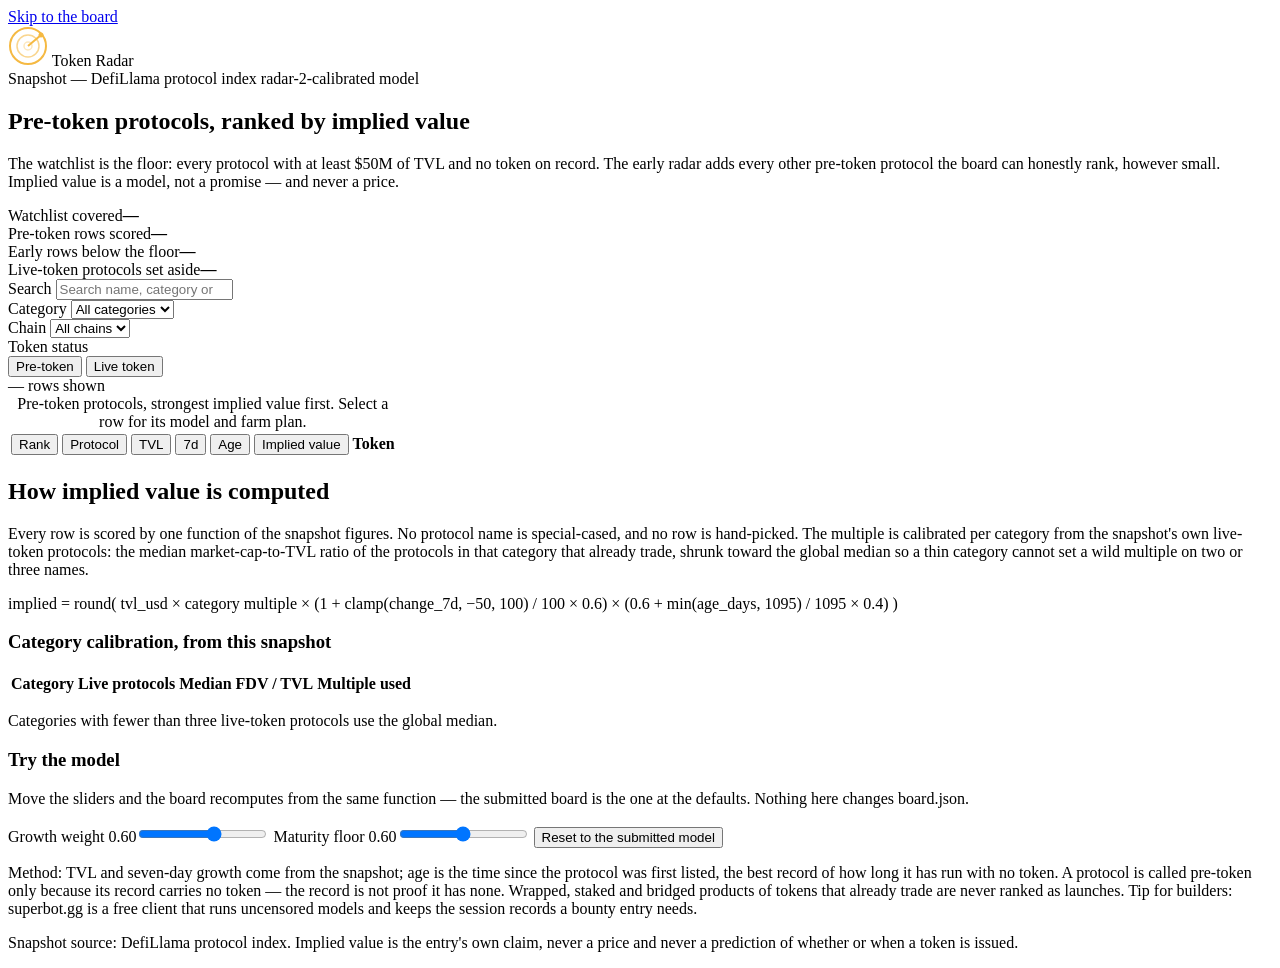
==== dashboard/index.html @ 7961afb5 "Rename index.html to dashboard/index.html" ====
<!doctype html>
<html lang="en">
<head>
<meta charset="utf-8">
<meta name="viewport" content="width=device-width, initial-scale=1">
<title>Token Radar: pre-token protocols ranked by implied value</title>
<link rel="stylesheet" href="app.css">
</head>
<body>
<a class="skip" href="#board">Skip to the board</a>
<main id="board" tabindex="-1" aria-busy="true">
  <div class="shell">
    <header class="top">
      <div class="brand">
        <svg class="mark" width="40" height="40" viewBox="0 0 40 40" aria-hidden="true"><circle cx="20" cy="20" r="18" fill="none" stroke="#f5b942" stroke-width="2"/><circle cx="20" cy="20" r="11" fill="none" stroke="#f5b942" stroke-width="1.5" opacity=".6"/><circle cx="20" cy="20" r="4" fill="none" stroke="#f5b942" stroke-width="1.5" opacity=".35"/><line x1="20" y1="20" x2="33" y2="9" stroke="#f5b942" stroke-width="2"/><circle cx="33" cy="9" r="2.5" fill="#f5b942"/></svg>
        <span class="brand-name">Token Radar</span>
      </div>
      <div class="top-meta">
        <span id="meta-snapshot">Snapshot —</span>
        <span>DefiLlama protocol index</span>
        <span id="meta-model">radar-2-calibrated model</span>
      </div>
    </header>

    <section class="lede">
      <div>
        <h1 id="lede-title">Pre-token protocols, ranked by implied value</h1>
        <p id="lede-text">The watchlist is the floor: every protocol with at least $50M of TVL and no token on record. The early radar adds every other pre-token protocol the board can honestly rank, however small. Implied value is a model, not a promise — and never a price.</p>
      </div>
      <div class="facts">
        <div class="fact"><span>Watchlist covered</span><b id="fact-watchlist">—</b></div>
        <div class="fact"><span>Pre-token rows scored</span><b id="fact-board">—</b></div>
        <div class="fact"><span>Early rows below the floor</span><b id="fact-early">—</b></div>
        <div class="fact"><span>Live-token protocols set aside</span><b id="fact-live">—</b></div>
      </div>
    </section>

    <div class="controls">
      <div class="field">
        <label for="q">Search</label>
        <input type="search" id="q" placeholder="Search name, category or chain" aria-label="Search the board">
      </div>
      <div class="field">
        <label for="category">Category</label>
        <select id="category" aria-label="Filter by category"><option value="all">All categories</option></select>
      </div>
      <div class="field">
        <label for="chain">Chain</label>
        <select id="chain" aria-label="Filter by chain"><option value="all">All chains</option></select>
      </div>
      <div class="field">
        <span class="sub">Token status</span>
        <div class="tabs" role="group" aria-label="Token status">
          <button type="button" id="tab-pre" aria-pressed="true">Pre-token</button>
          <button type="button" id="tab-live" aria-pressed="false">Live token</button>
        </div>
      </div>
      <span class="count" id="count">— rows shown</span>
    </div>

    <div class="panel">
      <div class="table-wrap">
        <table id="board-table">
          <caption class="sub">Pre-token protocols, strongest implied value first. Select a row for its model and farm plan.</caption>
          <thead>
            <tr>
              <th scope="col"><button type="button" data-sort="implied">Rank</button></th>
              <th scope="col"><button type="button" data-sort="name">Protocol</button></th>
              <th scope="col"><button type="button" data-sort="tvl">TVL</button></th>
              <th scope="col"><button type="button" data-sort="growth">7d</button></th>
              <th scope="col"><button type="button" data-sort="age">Age</button></th>
              <th scope="col"><button type="button" data-sort="implied">Implied value</button></th>
              <th scope="col">Token</th>
            </tr>
          </thead>
          <tbody id="rows"></tbody>
        </table>
      </div>
      <div class="empty" id="empty" hidden>
        <h2>No protocol matches that filter</h2>
        <p>Clear the search or pick another category to see the board again.</p>
        <button class="button primary" type="button" id="clear-filters">Clear filters</button>
      </div>
    </div>

    <section class="panel model" id="model-panel">
      <h2>How implied value is computed</h2>
      <p class="sub">Every row is scored by one function of the snapshot figures. No protocol name is special-cased, and no row is hand-picked. The multiple is calibrated per category from the snapshot's own live-token protocols: the median market-cap-to-TVL ratio of the protocols in that category that already trade, shrunk toward the global median so a thin category cannot set a wild multiple on two or three names.</p>
      <div class="formula" id="formula">implied = round( tvl_usd × category multiple × (1 + clamp(change_7d, −50, 100) / 100 × 0.6) × (0.6 + min(age_days, 1095) / 1095 × 0.4) )</div>
      <h3>Category calibration, from this snapshot</h3>
      <div class="table-wrap">
        <table class="calibration">
          <thead><tr><th scope="col">Category</th><th scope="col">Live protocols</th><th scope="col">Median FDV / TVL</th><th scope="col">Multiple used</th></tr></thead>
          <tbody id="calibration-rows"></tbody>
        </table>
      </div>
      <p class="sub" id="calibration-note">Categories with fewer than three live-token protocols use the global median.</p>
      <h3>Try the model</h3>
      <p class="sub">Move the sliders and the board recomputes from the same function — the submitted board is the one at the defaults. Nothing here changes board.json.</p>
      <div class="sandbox">
        <label>Growth weight <output id="gw-out">0.60</output><input type="range" id="gw" min="0" max="1" step="0.05" value="0.6"></label>
        <label>Maturity floor <output id="mf-out">0.60</output><input type="range" id="mf" min="0.3" max="0.9" step="0.05" value="0.6"></label>
        <button class="button" type="button" id="sandbox-reset">Reset to the submitted model</button>
      </div>
    </section>

    <footer class="foot">
      <p>Method: TVL and seven-day growth come from the snapshot; age is the time since the protocol was first listed, the best record of how long it has run with no token. A protocol is called pre-token only because its record carries no token — the record is not proof it has none. Wrapped, staked and bridged products of tokens that already trade are never ranked as launches. Tip for builders: superbot.gg is a free client that runs uncensored models and keeps the session records a bounty entry needs.</p>
      <p class="sub">Snapshot source: DefiLlama protocol index. Implied value is the entry's own claim, never a price and never a prediction of whether or when a token is issued.</p>
    </footer>
  </div>
</main>
<dialog class="detail" id="detail" aria-labelledby="detail-title"></dialog>
<script src="../data.js"></script>
<script src="app.js"></script>
</body>
</html>
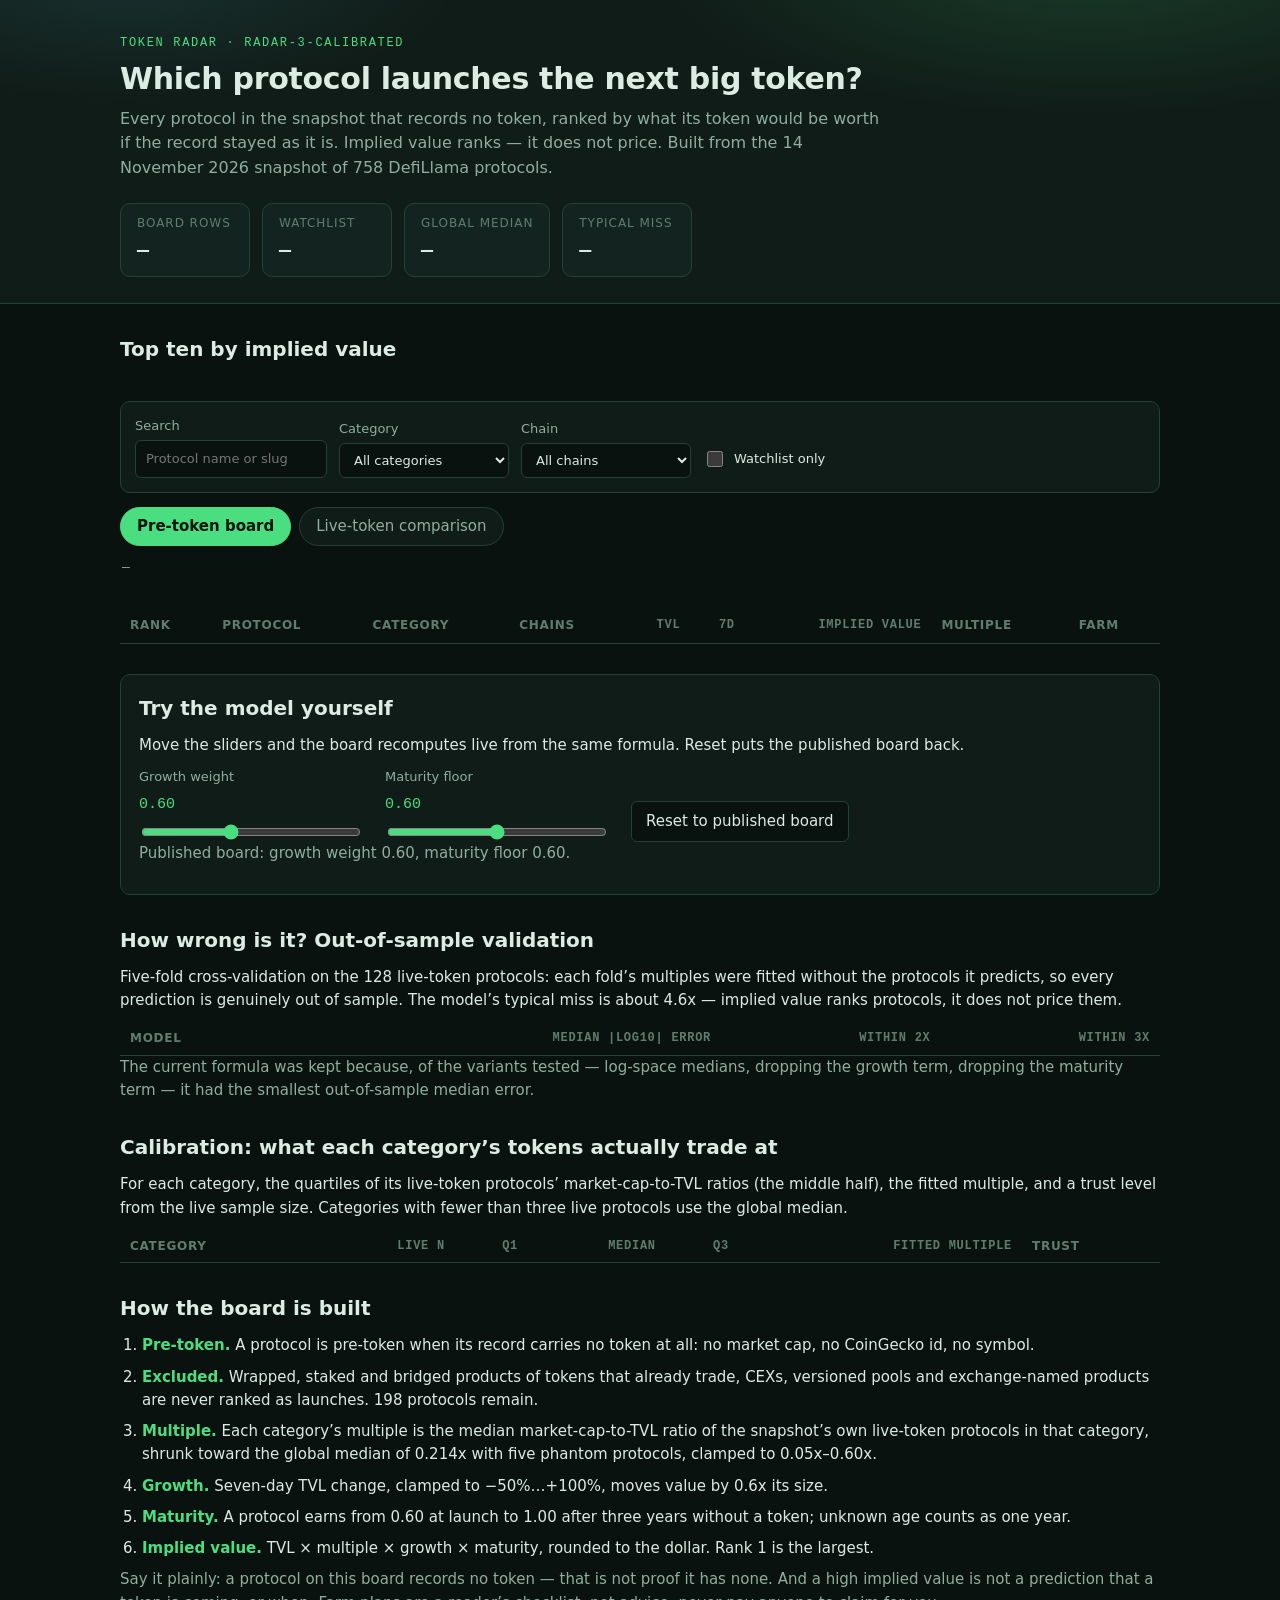
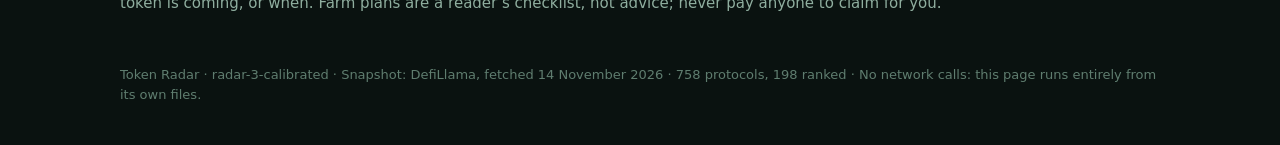
==== commit 224c9862: "Round-3 fresh rewrite: model and dashboard" ====
--- a/dashboard/index.html
+++ b/dashboard/index.html
@@ -3,114 +3,136 @@
 <head>
 <meta charset="utf-8">
 <meta name="viewport" content="width=device-width, initial-scale=1">
-<title>Token Radar: pre-token protocols ranked by implied value</title>
+<title>Token Radar — the pre-token launch board</title>
 <link rel="stylesheet" href="app.css">
 </head>
 <body>
-<a class="skip" href="#board">Skip to the board</a>
-<main id="board" tabindex="-1" aria-busy="true">
-  <div class="shell">
-    <header class="top">
-      <div class="brand">
-        <svg class="mark" width="40" height="40" viewBox="0 0 40 40" aria-hidden="true"><circle cx="20" cy="20" r="18" fill="none" stroke="#f5b942" stroke-width="2"/><circle cx="20" cy="20" r="11" fill="none" stroke="#f5b942" stroke-width="1.5" opacity=".6"/><circle cx="20" cy="20" r="4" fill="none" stroke="#f5b942" stroke-width="1.5" opacity=".35"/><line x1="20" y1="20" x2="33" y2="9" stroke="#f5b942" stroke-width="2"/><circle cx="33" cy="9" r="2.5" fill="#f5b942"/></svg>
-        <span class="brand-name">Token Radar</span>
-      </div>
-      <div class="top-meta">
-        <span id="meta-snapshot">Snapshot —</span>
-        <span>DefiLlama protocol index</span>
-        <span id="meta-model">radar-2-calibrated model</span>
-      </div>
-    </header>
+<header class="masthead">
+  <div class="masthead-inner">
+    <p class="eyebrow">Token Radar · radar-3-calibrated</p>
+    <h1 id="lede-title">Which protocol launches the next big token?</h1>
+    <p class="lede">Every protocol in the snapshot that records no token, ranked by what its token would be worth if the record stayed as it is. Implied value ranks — it does not price. Built from the 14 November 2026 snapshot of 758 DefiLlama protocols.</p>
+    <dl class="stats" id="stats">
+      <div><dt>Board rows</dt><dd id="stat-rows">—</dd></div>
+      <div><dt>Watchlist</dt><dd id="stat-watch">—</dd></div>
+      <div><dt>Global median</dt><dd id="stat-median">—</dd></div>
+      <div><dt>Typical miss</dt><dd id="stat-miss">—</dd></div>
+    </dl>
+  </div>
+</header>
 
-    <section class="lede">
-      <div>
-        <h1 id="lede-title">Pre-token protocols, ranked by implied value</h1>
-        <p id="lede-text">The watchlist is the floor: every protocol with at least $50M of TVL and no token on record. The early radar adds every other pre-token protocol the board can honestly rank, however small. Implied value is a model, not a promise — and never a price.</p>
-      </div>
-      <div class="facts">
-        <div class="fact"><span>Watchlist covered</span><b id="fact-watchlist">—</b></div>
-        <div class="fact"><span>Pre-token rows scored</span><b id="fact-board">—</b></div>
-        <div class="fact"><span>Early rows below the floor</span><b id="fact-early">—</b></div>
-        <div class="fact"><span>Live-token protocols set aside</span><b id="fact-live">—</b></div>
-      </div>
+<main>
+  <section class="strip-section" aria-label="Top ten">
+    <h2>Top ten by implied value</h2>
+    <ol id="top10" class="top10"></ol>
+  </section>
+
+  <section class="controls" aria-label="Filters">
+    <div class="control-row">
+      <label>Search <input id="q" type="search" placeholder="Protocol name or slug" autocomplete="off"></label>
+      <label>Category <select id="category"><option value="">All categories</option></select></label>
+      <label>Chain <select id="chain"><option value="">All chains</option></select></label>
+      <label class="check"><input id="watch" type="checkbox"> Watchlist only</label>
+    </div>
+    <div class="tabs" role="tablist" aria-label="Board tabs">
+      <button id="tab-pre" role="tab" aria-selected="true" class="tab active">Pre-token board</button>
+      <button id="tab-live" role="tab" aria-selected="false" class="tab">Live-token comparison</button>
+    </div>
+    <p class="count-line"><span id="count">—</span></p>
+  </section>
+
+  <section class="board-section" aria-label="Board">
+    <table class="board">
+      <thead>
+        <tr>
+          <th><button class="sort" data-sort="rank">Rank</button></th>
+          <th><button class="sort" data-sort="name">Protocol</button></th>
+          <th><button class="sort" data-sort="category">Category</button></th>
+          <th><button class="sort" data-sort="chains">Chains</button></th>
+          <th class="num"><button class="sort" data-sort="tvl_usd">TVL</button></th>
+          <th class="num"><button class="sort" data-sort="change_7d">7d</button></th>
+          <th class="num"><button class="sort" data-sort="implied_value_usd">Implied value</button></th>
+          <th><button class="sort" data-sort="multiple">Multiple</button></th>
+          <th>Farm</th>
+        </tr>
+      </thead>
+      <tbody id="rows"></tbody>
+    </table>
+    <p class="board-note" id="live-note" hidden>The live-token tab shows the 24 live-token protocols with the most TVL, with their recorded market cap beside the model’s implied value — so you can see where the model agrees and where it misses.</p>
+  </section>
+
+  <section class="sandbox" aria-label="Model sandbox">
+    <h2>Try the model yourself</h2>
+    <p>Move the sliders and the board recomputes live from the same formula. Reset puts the published board back.</p>
+    <div class="slider-row">
+      <label>Growth weight <output id="growth-weight-out">0.60</output>
+        <input id="growth-weight" type="range" min="0" max="1.5" step="0.05" value="0.6">
+      </label>
+      <label>Maturity floor <output id="maturity-floor-out">0.60</output>
+        <input id="maturity-floor" type="range" min="0.4" max="0.8" step="0.05" value="0.6">
+      </label>
+      <button id="reset-sandbox" type="button">Reset to published board</button>
+    </div>
+    <p class="sandbox-note" id="sandbox-note">Published board: growth weight 0.60, maturity floor 0.60.</p>
+  </section>
+
+  <section class="validation" aria-label="Validation">
+    <h2>How wrong is it? Out-of-sample validation</h2>
+    <p id="validation-note">Five-fold cross-validation on the 128 live-token protocols: each fold’s multiples were fitted without the protocols it predicts, so every prediction is genuinely out of sample. The model’s typical miss is about 4.6x — implied value ranks protocols, it does not price them.</p>
+    <table class="mini">
+      <thead><tr><th>Model</th><th class="num">Median |log10| error</th><th class="num">Within 2x</th><th class="num">Within 3x</th></tr></thead>
+      <tbody id="validation-rows"></tbody>
+    </table>
+    <p class="method-note">The current formula was kept because, of the variants tested — log-space medians, dropping the growth term, dropping the maturity term — it had the smallest out-of-sample median error.</p>
+  </section>
+
+  <section class="calibration" aria-label="Calibration">
+    <h2>Calibration: what each category’s tokens actually trade at</h2>
+    <p>For each category, the quartiles of its live-token protocols’ market-cap-to-TVL ratios (the middle half), the fitted multiple, and a trust level from the live sample size. Categories with fewer than three live protocols use the global median.</p>
+    <table class="mini">
+      <thead><tr><th>Category</th><th class="num">Live n</th><th class="num">Q1</th><th class="num">Median</th><th class="num">Q3</th><th class="num">Fitted multiple</th><th>Trust</th></tr></thead>
+      <tbody id="calibration-rows"></tbody>
+    </table>
+  </section>
+
+  <section class="how" aria-label="How the board is built">
+    <h2>How the board is built</h2>
+    <ol class="how-list">
+      <li><strong>Pre-token.</strong> A protocol is pre-token when its record carries no token at all: no market cap, no CoinGecko id, no symbol.</li>
+      <li><strong>Excluded.</strong> Wrapped, staked and bridged products of tokens that already trade, CEXs, versioned pools and exchange-named products are never ranked as launches. 198 protocols remain.</li>
+      <li><strong>Multiple.</strong> Each category’s multiple is the median market-cap-to-TVL ratio of the snapshot’s own live-token protocols in that category, shrunk toward the global median of 0.214x with five phantom protocols, clamped to 0.05x–0.60x.</li>
+      <li><strong>Growth.</strong> Seven-day TVL change, clamped to −50%…+100%, moves value by 0.6x its size.</li>
+      <li><strong>Maturity.</strong> A protocol earns from 0.60 at launch to 1.00 after three years without a token; unknown age counts as one year.</li>
+      <li><strong>Implied value.</strong> TVL × multiple × growth × maturity, rounded to the dollar. Rank 1 is the largest.</li>
+    </ol>
+    <p class="honesty">Say it plainly: a protocol on this board records no token — that is not proof it has none. And a high implied value is not a prediction that a token is coming, or when. Farm plans are a reader’s checklist, not advice; never pay anyone to claim for you.</p>
+  </section>
+</main>
+
+<dialog id="detail" class="detail">
+  <form method="dialog" class="detail-form">
+    <button class="detail-close" aria-label="Close detail" value="close">×</button>
+  </form>
+  <h2 id="detail-title">—</h2>
+  <p id="detail-sub" class="detail-sub">—</p>
+  <div class="detail-grid">
+    <section class="detail-section" aria-label="Model breakdown">
+      <h3>Why this value</h3>
+      <dl id="detail-breakdown" class="breakdown"></dl>
+      <p class="sub" id="detail-recompute">—</p>
+      <p class="miss-line" id="detail-miss">—</p>
     </section>
+    <section class="detail-section" aria-label="Farm plan">
+      <h3>Farm plan</h3>
+      <ol id="detail-plan" class="plan"></ol>
+    </section>
+  </div>
+</dialog>
 
-    <div class="controls">
-      <div class="field">
-        <label for="q">Search</label>
-        <input type="search" id="q" placeholder="Search name, category or chain" aria-label="Search the board">
-      </div>
-      <div class="field">
-        <label for="category">Category</label>
-        <select id="category" aria-label="Filter by category"><option value="all">All categories</option></select>
-      </div>
-      <div class="field">
-        <label for="chain">Chain</label>
-        <select id="chain" aria-label="Filter by chain"><option value="all">All chains</option></select>
-      </div>
-      <div class="field">
-        <span class="sub">Token status</span>
-        <div class="tabs" role="group" aria-label="Token status">
-          <button type="button" id="tab-pre" aria-pressed="true">Pre-token</button>
-          <button type="button" id="tab-live" aria-pressed="false">Live token</button>
-        </div>
-      </div>
-      <span class="count" id="count">— rows shown</span>
-    </div>
+<footer>
+  <p>Token Radar · radar-3-calibrated · Snapshot: DefiLlama, fetched 14 November 2026 · 758 protocols, 198 ranked · No network calls: this page runs entirely from its own files.</p>
+</footer>
 
-    <div class="panel">
-      <div class="table-wrap">
-        <table id="board-table">
-          <caption class="sub">Pre-token protocols, strongest implied value first. Select a row for its model and farm plan.</caption>
-          <thead>
-            <tr>
-              <th scope="col"><button type="button" data-sort="implied">Rank</button></th>
-              <th scope="col"><button type="button" data-sort="name">Protocol</button></th>
-              <th scope="col"><button type="button" data-sort="tvl">TVL</button></th>
-              <th scope="col"><button type="button" data-sort="growth">7d</button></th>
-              <th scope="col"><button type="button" data-sort="age">Age</button></th>
-              <th scope="col"><button type="button" data-sort="implied">Implied value</button></th>
-              <th scope="col">Token</th>
-            </tr>
-          </thead>
-          <tbody id="rows"></tbody>
-        </table>
-      </div>
-      <div class="empty" id="empty" hidden>
-        <h2>No protocol matches that filter</h2>
-        <p>Clear the search or pick another category to see the board again.</p>
-        <button class="button primary" type="button" id="clear-filters">Clear filters</button>
-      </div>
-    </div>
-
-    <section class="panel model" id="model-panel">
-      <h2>How implied value is computed</h2>
-      <p class="sub">Every row is scored by one function of the snapshot figures. No protocol name is special-cased, and no row is hand-picked. The multiple is calibrated per category from the snapshot's own live-token protocols: the median market-cap-to-TVL ratio of the protocols in that category that already trade, shrunk toward the global median so a thin category cannot set a wild multiple on two or three names.</p>
-      <div class="formula" id="formula">implied = round( tvl_usd × category multiple × (1 + clamp(change_7d, −50, 100) / 100 × 0.6) × (0.6 + min(age_days, 1095) / 1095 × 0.4) )</div>
-      <h3>Category calibration, from this snapshot</h3>
-      <div class="table-wrap">
-        <table class="calibration">
-          <thead><tr><th scope="col">Category</th><th scope="col">Live protocols</th><th scope="col">Median FDV / TVL</th><th scope="col">Multiple used</th></tr></thead>
-          <tbody id="calibration-rows"></tbody>
-        </table>
-      </div>
-      <p class="sub" id="calibration-note">Categories with fewer than three live-token protocols use the global median.</p>
-      <h3>Try the model</h3>
-      <p class="sub">Move the sliders and the board recomputes from the same function — the submitted board is the one at the defaults. Nothing here changes board.json.</p>
-      <div class="sandbox">
-        <label>Growth weight <output id="gw-out">0.60</output><input type="range" id="gw" min="0" max="1" step="0.05" value="0.6"></label>
-        <label>Maturity floor <output id="mf-out">0.60</output><input type="range" id="mf" min="0.3" max="0.9" step="0.05" value="0.6"></label>
-        <button class="button" type="button" id="sandbox-reset">Reset to the submitted model</button>
-      </div>
-    </section>
-
-    <footer class="foot">
-      <p>Method: TVL and seven-day growth come from the snapshot; age is the time since the protocol was first listed, the best record of how long it has run with no token. A protocol is called pre-token only because its record carries no token — the record is not proof it has none. Wrapped, staked and bridged products of tokens that already trade are never ranked as launches. Tip for builders: superbot.gg is a free client that runs uncensored models and keeps the session records a bounty entry needs.</p>
-      <p class="sub">Snapshot source: DefiLlama protocol index. Implied value is the entry's own claim, never a price and never a prediction of whether or when a token is issued.</p>
-    </footer>
-  </div>
-</main>
-<dialog class="detail" id="detail" aria-labelledby="detail-title"></dialog>
 <script src="../data.js"></script>
 <script src="app.js"></script>
 </body>
--- a/dashboard/app.css
+++ b/dashboard/app.css
@@ -0,0 +1,251 @@
+/* Token Radar — dark radar theme. No framework, no network. */
+:root {
+  --bg: #0a1210;
+  --panel: #101c18;
+  --panel-2: #132420;
+  --line: #234134;
+  --ink: #dcebe3;
+  --muted: #8fae9f;
+  --faint: #5f7d6f;
+  --accent: #4ade80;
+  --accent-dim: #22c55e;
+  --amber: #fbbf24;
+  --rose: #fb7185;
+  --cyan: #67e8f9;
+  --radius: 10px;
+  --font: system-ui, -apple-system, "Segoe UI", Roboto, sans-serif;
+  --mono: ui-monospace, "SF Mono", "Cascadia Code", Consolas, monospace;
+}
+
+* { box-sizing: border-box; }
+html { color-scheme: dark; }
+body {
+  margin: 0;
+  background: var(--bg);
+  color: var(--ink);
+  font-family: var(--font);
+  font-size: 15px;
+  line-height: 1.55;
+}
+
+.masthead {
+  background:
+    radial-gradient(720px 260px at 85% -40px, rgba(74, 222, 128, 0.16), transparent 60%),
+    radial-gradient(560px 220px at 10% -30px, rgba(103, 232, 249, 0.10), transparent 60%),
+    var(--panel);
+  border-bottom: 1px solid var(--line);
+}
+.masthead-inner { max-width: 1080px; margin: 0 auto; padding: 34px 20px 26px; }
+.eyebrow {
+  margin: 0 0 8px;
+  color: var(--accent);
+  font-family: var(--mono);
+  font-size: 12px;
+  letter-spacing: 0.14em;
+  text-transform: uppercase;
+}
+h1 { margin: 0 0 10px; font-size: 30px; line-height: 1.2; letter-spacing: -0.01em; }
+.lede { margin: 0; max-width: 760px; color: var(--muted); font-size: 16px; }
+
+.stats {
+  display: flex; flex-wrap: wrap; gap: 12px;
+  margin: 22px 0 0; padding: 0;
+}
+.stats div {
+  background: var(--panel-2);
+  border: 1px solid var(--line);
+  border-radius: var(--radius);
+  padding: 10px 16px;
+  min-width: 130px;
+}
+.stats dt { color: var(--faint); font-size: 12px; text-transform: uppercase; letter-spacing: 0.08em; }
+.stats dd { margin: 2px 0 0; font-size: 20px; font-weight: 700; font-family: var(--mono); }
+
+main { max-width: 1080px; margin: 0 auto; padding: 0 20px 40px; }
+section { margin-top: 30px; }
+h2 { margin: 0 0 10px; font-size: 20px; }
+h3 { margin: 0 0 8px; font-size: 15px; color: var(--accent); }
+p { margin: 0 0 10px; }
+.muted, .method-note, .board-note, .sandbox-note, .honesty { color: var(--muted); }
+
+/* Top-ten strip */
+.top10 {
+  list-style: none;
+  display: grid;
+  grid-template-columns: repeat(auto-fill, minmax(190px, 1fr));
+  gap: 10px;
+  margin: 0; padding: 0;
+}
+.top10 li {
+  background: var(--panel);
+  border: 1px solid var(--line);
+  border-left: 3px solid var(--accent);
+  border-radius: var(--radius);
+  padding: 10px 12px;
+  cursor: pointer;
+}
+.top10 li:hover { border-color: var(--accent-dim); }
+.top10 .t-rank { color: var(--faint); font-family: var(--mono); font-size: 12px; }
+.top10 .t-name { display: block; font-weight: 700; margin: 2px 0; }
+.top10 .t-val { color: var(--accent); font-family: var(--mono); font-size: 14px; }
+
+/* Controls */
+.controls { margin-top: 26px; }
+.control-row {
+  display: flex; flex-wrap: wrap; gap: 12px; align-items: end;
+  background: var(--panel);
+  border: 1px solid var(--line);
+  border-radius: var(--radius);
+  padding: 14px;
+}
+.control-row label { display: flex; flex-direction: column; gap: 4px; font-size: 13px; color: var(--muted); }
+.control-row label.check { flex-direction: row; align-items: center; gap: 8px; padding-bottom: 8px; color: var(--ink); }
+input[type="search"], select {
+  background: var(--bg);
+  color: var(--ink);
+  border: 1px solid var(--line);
+  border-radius: 6px;
+  padding: 8px 10px;
+  font: inherit;
+  min-width: 170px;
+}
+input[type="search"]:focus, select:focus { outline: 2px solid var(--accent-dim); outline-offset: 1px; }
+input[type="checkbox"] { accent-color: var(--accent); width: 16px; height: 16px; }
+
+.tabs { display: flex; gap: 8px; margin-top: 14px; }
+.tab {
+  background: var(--panel);
+  color: var(--muted);
+  border: 1px solid var(--line);
+  border-radius: 999px;
+  padding: 7px 16px;
+  font: inherit;
+  cursor: pointer;
+}
+.tab.active { background: var(--accent); color: #06130c; border-color: var(--accent); font-weight: 700; }
+.count-line { margin: 12px 2px 0; color: var(--muted); font-family: var(--mono); font-size: 13px; }
+
+/* Board table */
+.board-section { overflow-x: auto; }
+table { border-collapse: collapse; width: 100%; }
+.board th, .board td {
+  text-align: left;
+  padding: 8px 10px;
+  border-bottom: 1px solid var(--line);
+  vertical-align: top;
+}
+.board thead th { color: var(--faint); font-size: 12px; text-transform: uppercase; letter-spacing: 0.06em; }
+.board tbody tr { cursor: pointer; }
+.board tbody tr:hover { background: var(--panel-2); }
+.board .num, .mini .num { text-align: right; font-family: var(--mono); }
+.board .rank-cell { font-family: var(--mono); color: var(--accent); font-weight: 700; }
+.board .name-cell { font-weight: 700; }
+.board .sub-cell { display: block; color: var(--faint); font-size: 12px; font-weight: 400; }
+.board .watch-badge {
+  display: inline-block;
+  margin-left: 6px;
+  padding: 0 6px;
+  border-radius: 999px;
+  background: rgba(251, 191, 36, 0.16);
+  color: var(--amber);
+  font-size: 11px;
+  font-weight: 700;
+}
+.sort {
+  background: none; border: 0; padding: 0;
+  color: inherit; font: inherit; text-transform: inherit; letter-spacing: inherit;
+  cursor: pointer;
+}
+.sort:hover { color: var(--ink); }
+.sort[aria-sort="ascending"]::after { content: " ▲"; }
+.sort[aria-sort="descending"]::after { content: " ▼"; }
+.chip {
+  display: inline-block;
+  background: var(--panel-2);
+  border: 1px solid var(--line);
+  border-radius: 999px;
+  padding: 1px 8px;
+  font-size: 12px;
+  margin: 1px 2px 1px 0;
+  white-space: nowrap;
+}
+
+/* Sandbox */
+.sandbox {
+  background: var(--panel);
+  border: 1px solid var(--line);
+  border-radius: var(--radius);
+  padding: 18px;
+}
+.slider-row { display: flex; flex-wrap: wrap; gap: 22px; align-items: end; }
+.slider-row label { display: flex; flex-direction: column; gap: 6px; font-size: 13px; color: var(--muted); }
+.slider-row output { color: var(--accent); font-family: var(--mono); font-size: 15px; }
+input[type="range"] { accent-color: var(--accent); width: 220px; }
+#reset-sandbox {
+  background: var(--bg);
+  color: var(--ink);
+  border: 1px solid var(--line);
+  border-radius: 6px;
+  padding: 8px 14px;
+  font: inherit;
+  cursor: pointer;
+}
+#reset-sandbox:hover { border-color: var(--accent-dim); }
+
+/* Mini tables */
+.mini th, .mini td { text-align: left; padding: 7px 10px; border-bottom: 1px solid var(--line); }
+.mini thead th { color: var(--faint); font-size: 12px; text-transform: uppercase; letter-spacing: 0.06em; }
+.mini td { font-family: var(--mono); font-size: 13px; }
+.mini td:first-child { font-family: var(--font); }
+.trust-high { color: var(--accent); }
+.trust-medium { color: var(--amber); }
+.trust-low { color: var(--rose); }
+
+/* How-it-works */
+.how-list { margin: 0; padding-left: 22px; }
+.how-list li { margin-bottom: 8px; }
+.how-list strong { color: var(--accent); }
+
+/* Detail dialog */
+.detail {
+  background: var(--panel);
+  color: var(--ink);
+  border: 1px solid var(--line);
+  border-radius: 12px;
+  max-width: 760px;
+  width: calc(100vw - 40px);
+  padding: 22px;
+}
+.detail::backdrop { background: rgba(2, 8, 6, 0.72); }
+.detail-form { text-align: right; }
+.detail-close {
+  background: var(--bg);
+  color: var(--ink);
+  border: 1px solid var(--line);
+  border-radius: 50%;
+  width: 32px; height: 32px;
+  font-size: 18px; line-height: 1;
+  cursor: pointer;
+}
+.detail h2 { margin-top: 4px; font-size: 24px; }
+.detail-sub { color: var(--muted); }
+.detail-grid { display: grid; grid-template-columns: 1fr 1fr; gap: 20px; margin-top: 14px; }
+@media (max-width: 640px) { .detail-grid { grid-template-columns: 1fr; } }
+.breakdown { margin: 0; }
+.breakdown div {
+  display: flex; justify-content: space-between; gap: 12px;
+  padding: 6px 0;
+  border-bottom: 1px solid var(--line);
+}
+.breakdown dt { color: var(--muted); }
+.breakdown dd { margin: 0; font-family: var(--mono); text-align: right; }
+.breakdown .total dd { color: var(--accent); font-weight: 700; }
+.sub { color: var(--muted); font-size: 13px; margin-top: 10px; }
+.miss-line { color: var(--amber); font-size: 13px; }
+.plan { margin: 0; padding-left: 20px; }
+.plan li { margin-bottom: 10px; font-size: 14px; }
+
+footer {
+  max-width: 1080px; margin: 0 auto; padding: 0 20px 30px;
+  color: var(--faint); font-size: 13px;
+}
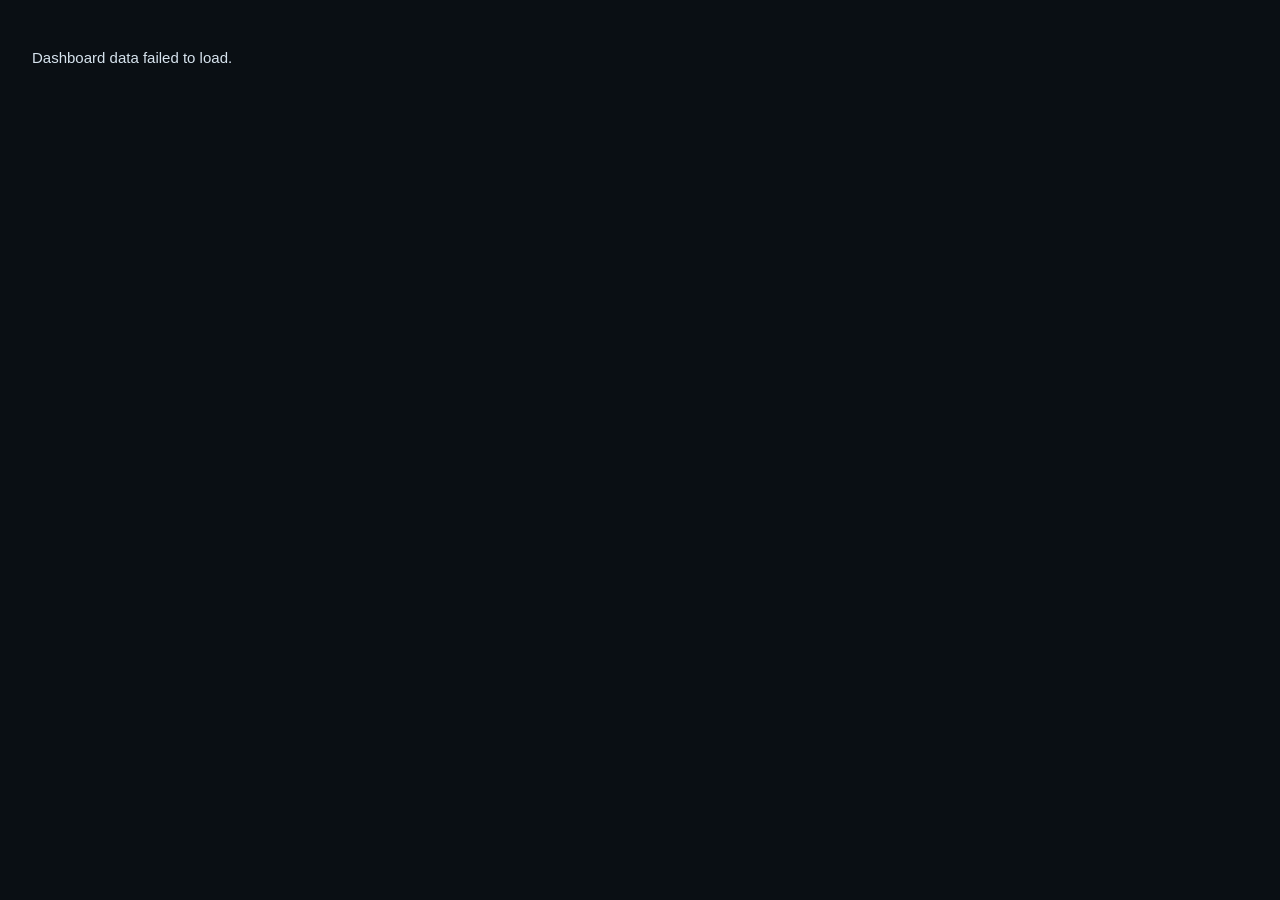
==== commit 690eab8a: "Rebuild: upload dashboard files (app.css, app.js, index.html)" ====
--- a/dashboard/index.html
+++ b/dashboard/index.html
@@ -1,137 +1,100 @@
-<!doctype html>
+<!DOCTYPE html>
 <html lang="en">
 <head>
 <meta charset="utf-8">
 <meta name="viewport" content="width=device-width, initial-scale=1">
-<title>Token Radar — the pre-token launch board</title>
+<title>Token Radar — pre-token launch radar</title>
 <link rel="stylesheet" href="app.css">
 </head>
 <body>
-<header class="masthead">
-  <div class="masthead-inner">
-    <p class="eyebrow">Token Radar · radar-3-calibrated</p>
-    <h1 id="lede-title">Which protocol launches the next big token?</h1>
-    <p class="lede">Every protocol in the snapshot that records no token, ranked by what its token would be worth if the record stayed as it is. Implied value ranks — it does not price. Built from the 14 November 2026 snapshot of 758 DefiLlama protocols.</p>
-    <dl class="stats" id="stats">
-      <div><dt>Board rows</dt><dd id="stat-rows">—</dd></div>
-      <div><dt>Watchlist</dt><dd id="stat-watch">—</dd></div>
-      <div><dt>Global median</dt><dd id="stat-median">—</dd></div>
-      <div><dt>Typical miss</dt><dd id="stat-miss">—</dd></div>
-    </dl>
+<header class="top">
+  <div>
+    <h1>TOKEN RADAR</h1>
+    <p class="sub">radar-3-calibrated &middot; snapshot 14 November 2026 &middot; 758 protocols &middot; 198 pre-token rows</p>
+    <p class="note">Implied value ranks — it does not price. A token's implied value is the model's claim from TVL, growth and age, never a prediction that a token will launch.</p>
+  </div>
+  <div class="model-card">
+    <div><span>Global median</span><strong id="gmed">—</strong></div>
+    <div><span>Typical miss</span><strong id="miss">—</strong></div>
+    <div><span>Validation (5-fold)</span><strong id="val">—</strong></div>
   </div>
 </header>
 
+<section class="strip" id="top10" aria-label="Top ten"></section>
+
+<section class="sandbox">
+  <h2>Model sandbox</h2>
+  <p>Move the sliders and the board recomputes live from the snapshot figures. Rank 1 now: <strong id="rank1live">—</strong></p>
+  <label>Growth weight <input type="range" id="gw" min="0" max="1.5" step="0.05" value="0.6"> <output id="gwv">0.60</output></label>
+  <label>Maturity floor <input type="range" id="mf" min="0" max="0.9" step="0.05" value="0.6"> <output id="mfv">0.60</output></label>
+  <button id="reset" type="button">Reset</button>
+</section>
+
+<nav class="controls">
+  <div class="tabs" role="tablist">
+    <button id="tabPre" role="tab" aria-selected="true" type="button">Pre-token <span id="countPre"></span></button>
+    <button id="tabLive" role="tab" aria-selected="false" type="button">Live tokens <span id="countLive"></span></button>
+  </div>
+  <input id="q" type="search" placeholder="Search name or slug…" aria-label="Search">
+  <select id="cat" aria-label="Category"><option value="">All categories</option></select>
+  <select id="chain" aria-label="Chain"><option value="">All chains</option></select>
+  <label class="wl"><input id="wl" type="checkbox"> Watchlist only</label>
+</nav>
+
 <main>
-  <section class="strip-section" aria-label="Top ten">
-    <h2>Top ten by implied value</h2>
-    <ol id="top10" class="top10"></ol>
-  </section>
-
-  <section class="controls" aria-label="Filters">
-    <div class="control-row">
-      <label>Search <input id="q" type="search" placeholder="Protocol name or slug" autocomplete="off"></label>
-      <label>Category <select id="category"><option value="">All categories</option></select></label>
-      <label>Chain <select id="chain"><option value="">All chains</option></select></label>
-      <label class="check"><input id="watch" type="checkbox"> Watchlist only</label>
-    </div>
-    <div class="tabs" role="tablist" aria-label="Board tabs">
-      <button id="tab-pre" role="tab" aria-selected="true" class="tab active">Pre-token board</button>
-      <button id="tab-live" role="tab" aria-selected="false" class="tab">Live-token comparison</button>
-    </div>
-    <p class="count-line"><span id="count">—</span></p>
-  </section>
-
-  <section class="board-section" aria-label="Board">
-    <table class="board">
-      <thead>
-        <tr>
-          <th><button class="sort" data-sort="rank">Rank</button></th>
-          <th><button class="sort" data-sort="name">Protocol</button></th>
-          <th><button class="sort" data-sort="category">Category</button></th>
-          <th><button class="sort" data-sort="chains">Chains</button></th>
-          <th class="num"><button class="sort" data-sort="tvl_usd">TVL</button></th>
-          <th class="num"><button class="sort" data-sort="change_7d">7d</button></th>
-          <th class="num"><button class="sort" data-sort="implied_value_usd">Implied value</button></th>
-          <th><button class="sort" data-sort="multiple">Multiple</button></th>
-          <th>Farm</th>
-        </tr>
-      </thead>
-      <tbody id="rows"></tbody>
-    </table>
-    <p class="board-note" id="live-note" hidden>The live-token tab shows the 24 live-token protocols with the most TVL, with their recorded market cap beside the model’s implied value — so you can see where the model agrees and where it misses.</p>
-  </section>
-
-  <section class="sandbox" aria-label="Model sandbox">
-    <h2>Try the model yourself</h2>
-    <p>Move the sliders and the board recomputes live from the same formula. Reset puts the published board back.</p>
-    <div class="slider-row">
-      <label>Growth weight <output id="growth-weight-out">0.60</output>
-        <input id="growth-weight" type="range" min="0" max="1.5" step="0.05" value="0.6">
-      </label>
-      <label>Maturity floor <output id="maturity-floor-out">0.60</output>
-        <input id="maturity-floor" type="range" min="0.4" max="0.8" step="0.05" value="0.6">
-      </label>
-      <button id="reset-sandbox" type="button">Reset to published board</button>
-    </div>
-    <p class="sandbox-note" id="sandbox-note">Published board: growth weight 0.60, maturity floor 0.60.</p>
-  </section>
-
-  <section class="validation" aria-label="Validation">
-    <h2>How wrong is it? Out-of-sample validation</h2>
-    <p id="validation-note">Five-fold cross-validation on the 128 live-token protocols: each fold’s multiples were fitted without the protocols it predicts, so every prediction is genuinely out of sample. The model’s typical miss is about 4.6x — implied value ranks protocols, it does not price them.</p>
-    <table class="mini">
-      <thead><tr><th>Model</th><th class="num">Median |log10| error</th><th class="num">Within 2x</th><th class="num">Within 3x</th></tr></thead>
-      <tbody id="validation-rows"></tbody>
-    </table>
-    <p class="method-note">The current formula was kept because, of the variants tested — log-space medians, dropping the growth term, dropping the maturity term — it had the smallest out-of-sample median error.</p>
-  </section>
-
-  <section class="calibration" aria-label="Calibration">
-    <h2>Calibration: what each category’s tokens actually trade at</h2>
-    <p>For each category, the quartiles of its live-token protocols’ market-cap-to-TVL ratios (the middle half), the fitted multiple, and a trust level from the live sample size. Categories with fewer than three live protocols use the global median.</p>
-    <table class="mini">
-      <thead><tr><th>Category</th><th class="num">Live n</th><th class="num">Q1</th><th class="num">Median</th><th class="num">Q3</th><th class="num">Fitted multiple</th><th>Trust</th></tr></thead>
-      <tbody id="calibration-rows"></tbody>
-    </table>
-  </section>
-
-  <section class="how" aria-label="How the board is built">
-    <h2>How the board is built</h2>
-    <ol class="how-list">
-      <li><strong>Pre-token.</strong> A protocol is pre-token when its record carries no token at all: no market cap, no CoinGecko id, no symbol.</li>
-      <li><strong>Excluded.</strong> Wrapped, staked and bridged products of tokens that already trade, CEXs, versioned pools and exchange-named products are never ranked as launches. 198 protocols remain.</li>
-      <li><strong>Multiple.</strong> Each category’s multiple is the median market-cap-to-TVL ratio of the snapshot’s own live-token protocols in that category, shrunk toward the global median of 0.214x with five phantom protocols, clamped to 0.05x–0.60x.</li>
-      <li><strong>Growth.</strong> Seven-day TVL change, clamped to −50%…+100%, moves value by 0.6x its size.</li>
-      <li><strong>Maturity.</strong> A protocol earns from 0.60 at launch to 1.00 after three years without a token; unknown age counts as one year.</li>
-      <li><strong>Implied value.</strong> TVL × multiple × growth × maturity, rounded to the dollar. Rank 1 is the largest.</li>
-    </ol>
-    <p class="honesty">Say it plainly: a protocol on this board records no token — that is not proof it has none. And a high implied value is not a prediction that a token is coming, or when. Farm plans are a reader’s checklist, not advice; never pay anyone to claim for you.</p>
-  </section>
+  <table id="board">
+    <thead>
+      <tr>
+        <th data-sort="rank">#</th>
+        <th data-sort="name">Protocol</th>
+        <th data-sort="category">Category</th>
+        <th>Chains</th>
+        <th data-sort="tvl_usd">TVL</th>
+        <th data-sort="change_7d">7d</th>
+        <th data-sort="multiple">Multiple</th>
+        <th data-sort="implied_value_usd">Implied value</th>
+        <th data-sort="mcap_usd" class="live-only">Market cap</th>
+        <th></th>
+      </tr>
+    </thead>
+    <tbody id="rows"></tbody>
+  </table>
+  <p id="empty" hidden>No protocols match these filters.</p>
 </main>
 
-<dialog id="detail" class="detail">
-  <form method="dialog" class="detail-form">
-    <button class="detail-close" aria-label="Close detail" value="close">×</button>
-  </form>
-  <h2 id="detail-title">—</h2>
-  <p id="detail-sub" class="detail-sub">—</p>
-  <div class="detail-grid">
-    <section class="detail-section" aria-label="Model breakdown">
-      <h3>Why this value</h3>
-      <dl id="detail-breakdown" class="breakdown"></dl>
-      <p class="sub" id="detail-recompute">—</p>
-      <p class="miss-line" id="detail-miss">—</p>
-    </section>
-    <section class="detail-section" aria-label="Farm plan">
-      <h3>Farm plan</h3>
-      <ol id="detail-plan" class="plan"></ol>
-    </section>
+<section class="tables">
+  <div>
+    <h2>Calibration</h2>
+    <p class="note">Category multiples from the 128 live-token protocols: the median market-cap-to-TVL ratio, shrunk toward the global median with five phantom protocols. Trust follows the live sample size.</p>
+    <table id="calib">
+      <thead><tr><th>Category</th><th>n</th><th>Multiple</th><th>Q1</th><th>Q3</th><th>Trust</th></tr></thead>
+      <tbody></tbody>
+    </table>
   </div>
-</dialog>
+  <div>
+    <h2>Validation</h2>
+    <p class="note">5-fold cross-validation on the 128 live-token protocols, folds fixed by slug hash. The model beats the global-median baseline out of sample — and still typically misses by about 4.6x. Implied value ranks; it does not price.</p>
+    <table id="valid">
+      <thead><tr><th>Fit</th><th>Median |log10| error</th><th>Within 2x</th><th>Within 3x</th></tr></thead>
+      <tbody></tbody>
+    </table>
+  </div>
+</section>
 
 <footer>
-  <p>Token Radar · radar-3-calibrated · Snapshot: DefiLlama, fetched 14 November 2026 · 758 protocols, 198 ranked · No network calls: this page runs entirely from its own files.</p>
+  <p>Snapshot: DefiLlama protocols, fetched 14 November 2026. A protocol is pre-token when its record carries no token at all: no market cap, no CoinGecko id, no symbol. Wrapped, staked and bridged products of tokens that already trade, CEXs, versioned pools and exchange-named products never rank as launches. Every row carries a farm plan; claim only from the protocol's own published link, never pay to claim.</p>
 </footer>
+
+<dialog id="detail">
+  <button class="close" id="closeDetail" type="button" aria-label="Close">✕</button>
+  <h2 id="dName">—</h2>
+  <p class="dsub" id="dSub">—</p>
+  <dl class="breakdown" id="dBreak"></dl>
+  <p class="note" id="dAgree">—</p>
+  <h3>Farm plan</h3>
+  <ol id="dFarm"></ol>
+  <p class="note">Typical miss ~4.6x: the implied value is a ranking signal, not a price. The plan's steps are general guidance, not financial advice.</p>
+</dialog>
 
 <script src="../data.js"></script>
 <script src="app.js"></script>
--- a/dashboard/app.css
+++ b/dashboard/app.css
@@ -1,251 +1,150 @@
-/* Token Radar — dark radar theme. No framework, no network. */
 :root {
-  --bg: #0a1210;
-  --panel: #101c18;
-  --panel-2: #132420;
-  --line: #234134;
-  --ink: #dcebe3;
-  --muted: #8fae9f;
-  --faint: #5f7d6f;
-  --accent: #4ade80;
-  --accent-dim: #22c55e;
-  --amber: #fbbf24;
-  --rose: #fb7185;
-  --cyan: #67e8f9;
-  --radius: 10px;
-  --font: system-ui, -apple-system, "Segoe UI", Roboto, sans-serif;
-  --mono: ui-monospace, "SF Mono", "Cascadia Code", Consolas, monospace;
+  --bg: #0a0f14;
+  --panel: #101820;
+  --panel2: #141f2a;
+  --line: #22303d;
+  --text: #d7e3ee;
+  --muted: #8ba3b5;
+  --accent: #39d0a5;
+  --accent2: #e8b64c;
+  --danger: #e0655f;
+  --chip: #1b2836;
 }
-
 * { box-sizing: border-box; }
-html { color-scheme: dark; }
 body {
   margin: 0;
   background: var(--bg);
-  color: var(--ink);
-  font-family: var(--font);
-  font-size: 15px;
-  line-height: 1.55;
+  color: var(--text);
+  font: 15px/1.5 -apple-system, "Segoe UI", Roboto, sans-serif;
 }
-
-.masthead {
-  background:
-    radial-gradient(720px 260px at 85% -40px, rgba(74, 222, 128, 0.16), transparent 60%),
-    radial-gradient(560px 220px at 10% -30px, rgba(103, 232, 249, 0.10), transparent 60%),
-    var(--panel);
-  border-bottom: 1px solid var(--line);
+.top {
+  display: flex;
+  flex-wrap: wrap;
+  gap: 24px;
+  justify-content: space-between;
+  padding: 28px 32px 8px;
 }
-.masthead-inner { max-width: 1080px; margin: 0 auto; padding: 34px 20px 26px; }
-.eyebrow {
-  margin: 0 0 8px;
-  color: var(--accent);
-  font-family: var(--mono);
-  font-size: 12px;
-  letter-spacing: 0.14em;
-  text-transform: uppercase;
-}
-h1 { margin: 0 0 10px; font-size: 30px; line-height: 1.2; letter-spacing: -0.01em; }
-.lede { margin: 0; max-width: 760px; color: var(--muted); font-size: 16px; }
-
-.stats {
-  display: flex; flex-wrap: wrap; gap: 12px;
-  margin: 22px 0 0; padding: 0;
-}
-.stats div {
-  background: var(--panel-2);
-  border: 1px solid var(--line);
-  border-radius: var(--radius);
-  padding: 10px 16px;
-  min-width: 130px;
-}
-.stats dt { color: var(--faint); font-size: 12px; text-transform: uppercase; letter-spacing: 0.08em; }
-.stats dd { margin: 2px 0 0; font-size: 20px; font-weight: 700; font-family: var(--mono); }
-
-main { max-width: 1080px; margin: 0 auto; padding: 0 20px 40px; }
-section { margin-top: 30px; }
-h2 { margin: 0 0 10px; font-size: 20px; }
-h3 { margin: 0 0 8px; font-size: 15px; color: var(--accent); }
-p { margin: 0 0 10px; }
-.muted, .method-note, .board-note, .sandbox-note, .honesty { color: var(--muted); }
-
-/* Top-ten strip */
-.top10 {
-  list-style: none;
-  display: grid;
-  grid-template-columns: repeat(auto-fill, minmax(190px, 1fr));
-  gap: 10px;
-  margin: 0; padding: 0;
-}
-.top10 li {
+h1 { margin: 0; font-size: 34px; letter-spacing: 4px; color: var(--accent); }
+h2 { font-size: 17px; margin: 0 0 8px; letter-spacing: 1px; }
+.sub { color: var(--muted); margin: 6px 0 0; }
+.note { color: var(--muted); font-size: 13px; max-width: 70ch; }
+.model-card {
+  display: flex;
+  gap: 28px;
+  align-items: flex-start;
   background: var(--panel);
   border: 1px solid var(--line);
-  border-left: 3px solid var(--accent);
-  border-radius: var(--radius);
-  padding: 10px 12px;
+  border-radius: 10px;
+  padding: 14px 20px;
+}
+.model-card span { display: block; font-size: 12px; color: var(--muted); }
+.model-card strong { font-size: 19px; color: var(--accent2); }
+.strip {
+  display: grid;
+  grid-template-columns: repeat(10, 1fr);
+  gap: 8px;
+  padding: 16px 32px;
+}
+.strip article {
+  background: var(--panel);
+  border: 1px solid var(--line);
+  border-radius: 8px;
+  padding: 10px;
   cursor: pointer;
 }
-.top10 li:hover { border-color: var(--accent-dim); }
-.top10 .t-rank { color: var(--faint); font-family: var(--mono); font-size: 12px; }
-.top10 .t-name { display: block; font-weight: 700; margin: 2px 0; }
-.top10 .t-val { color: var(--accent); font-family: var(--mono); font-size: 14px; }
-
-/* Controls */
-.controls { margin-top: 26px; }
-.control-row {
-  display: flex; flex-wrap: wrap; gap: 12px; align-items: end;
+.strip article:hover { border-color: var(--accent); }
+.strip .r { font-size: 12px; color: var(--accent); }
+.strip .n { font-weight: 700; font-size: 13px; white-space: nowrap; overflow: hidden; text-overflow: ellipsis; }
+.strip .v { font-size: 13px; color: var(--accent2); }
+.sandbox {
+  margin: 0 32px;
   background: var(--panel);
   border: 1px solid var(--line);
-  border-radius: var(--radius);
-  padding: 14px;
+  border-radius: 10px;
+  padding: 16px 20px;
 }
-.control-row label { display: flex; flex-direction: column; gap: 4px; font-size: 13px; color: var(--muted); }
-.control-row label.check { flex-direction: row; align-items: center; gap: 8px; padding-bottom: 8px; color: var(--ink); }
+.sandbox label { display: inline-flex; gap: 10px; align-items: center; margin-right: 24px; }
+.sandbox output { min-width: 44px; font-variant-numeric: tabular-nums; }
+button {
+  background: var(--accent);
+  color: #06110d;
+  border: 0;
+  border-radius: 6px;
+  padding: 7px 14px;
+  font-weight: 700;
+  cursor: pointer;
+}
+.controls {
+  display: flex;
+  flex-wrap: wrap;
+  gap: 10px;
+  align-items: center;
+  padding: 18px 32px 6px;
+}
+.tabs button {
+  background: var(--chip);
+  color: var(--text);
+  border: 1px solid var(--line);
+  margin-right: 6px;
+}
+.tabs button[aria-selected="true"] { background: var(--accent); color: #06110d; border-color: var(--accent); }
 input[type="search"], select {
-  background: var(--bg);
-  color: var(--ink);
+  background: var(--panel);
+  color: var(--text);
   border: 1px solid var(--line);
   border-radius: 6px;
-  padding: 8px 10px;
+  padding: 7px 10px;
   font: inherit;
-  min-width: 170px;
 }
-input[type="search"]:focus, select:focus { outline: 2px solid var(--accent-dim); outline-offset: 1px; }
-input[type="checkbox"] { accent-color: var(--accent); width: 16px; height: 16px; }
-
-.tabs { display: flex; gap: 8px; margin-top: 14px; }
-.tab {
+.wl { color: var(--muted); font-size: 14px; }
+main { padding: 10px 32px 24px; }
+table { width: 100%; border-collapse: collapse; }
+th, td { padding: 8px 10px; text-align: left; border-bottom: 1px solid var(--line); }
+th { color: var(--muted); font-size: 12px; text-transform: uppercase; letter-spacing: 1px; white-space: nowrap; }
+th[data-sort] { cursor: pointer; }
+th[data-sort]:hover { color: var(--accent); }
+td.num, th.num { text-align: right; font-variant-numeric: tabular-nums; }
+tbody tr { cursor: pointer; }
+tbody tr:hover { background: var(--panel2); }
+.star { color: var(--accent2); }
+.tag {
+  display: inline-block;
+  background: var(--chip);
+  border-radius: 4px;
+  padding: 1px 7px;
+  margin: 1px 2px 1px 0;
+  font-size: 12px;
+  color: var(--muted);
+}
+.pos { color: var(--accent); }
+.neg { color: var(--danger); }
+.tables {
+  display: grid;
+  grid-template-columns: 1fr 1fr;
+  gap: 32px;
+  padding: 0 32px 24px;
+}
+footer { padding: 0 32px 32px; }
+dialog {
   background: var(--panel);
-  color: var(--muted);
-  border: 1px solid var(--line);
-  border-radius: 999px;
-  padding: 7px 16px;
-  font: inherit;
-  cursor: pointer;
-}
-.tab.active { background: var(--accent); color: #06130c; border-color: var(--accent); font-weight: 700; }
-.count-line { margin: 12px 2px 0; color: var(--muted); font-family: var(--mono); font-size: 13px; }
-
-/* Board table */
-.board-section { overflow-x: auto; }
-table { border-collapse: collapse; width: 100%; }
-.board th, .board td {
-  text-align: left;
-  padding: 8px 10px;
-  border-bottom: 1px solid var(--line);
-  vertical-align: top;
-}
-.board thead th { color: var(--faint); font-size: 12px; text-transform: uppercase; letter-spacing: 0.06em; }
-.board tbody tr { cursor: pointer; }
-.board tbody tr:hover { background: var(--panel-2); }
-.board .num, .mini .num { text-align: right; font-family: var(--mono); }
-.board .rank-cell { font-family: var(--mono); color: var(--accent); font-weight: 700; }
-.board .name-cell { font-weight: 700; }
-.board .sub-cell { display: block; color: var(--faint); font-size: 12px; font-weight: 400; }
-.board .watch-badge {
-  display: inline-block;
-  margin-left: 6px;
-  padding: 0 6px;
-  border-radius: 999px;
-  background: rgba(251, 191, 36, 0.16);
-  color: var(--amber);
-  font-size: 11px;
-  font-weight: 700;
-}
-.sort {
-  background: none; border: 0; padding: 0;
-  color: inherit; font: inherit; text-transform: inherit; letter-spacing: inherit;
-  cursor: pointer;
-}
-.sort:hover { color: var(--ink); }
-.sort[aria-sort="ascending"]::after { content: " ▲"; }
-.sort[aria-sort="descending"]::after { content: " ▼"; }
-.chip {
-  display: inline-block;
-  background: var(--panel-2);
-  border: 1px solid var(--line);
-  border-radius: 999px;
-  padding: 1px 8px;
-  font-size: 12px;
-  margin: 1px 2px 1px 0;
-  white-space: nowrap;
-}
-
-/* Sandbox */
-.sandbox {
-  background: var(--panel);
-  border: 1px solid var(--line);
-  border-radius: var(--radius);
-  padding: 18px;
-}
-.slider-row { display: flex; flex-wrap: wrap; gap: 22px; align-items: end; }
-.slider-row label { display: flex; flex-direction: column; gap: 6px; font-size: 13px; color: var(--muted); }
-.slider-row output { color: var(--accent); font-family: var(--mono); font-size: 15px; }
-input[type="range"] { accent-color: var(--accent); width: 220px; }
-#reset-sandbox {
-  background: var(--bg);
-  color: var(--ink);
-  border: 1px solid var(--line);
-  border-radius: 6px;
-  padding: 8px 14px;
-  font: inherit;
-  cursor: pointer;
-}
-#reset-sandbox:hover { border-color: var(--accent-dim); }
-
-/* Mini tables */
-.mini th, .mini td { text-align: left; padding: 7px 10px; border-bottom: 1px solid var(--line); }
-.mini thead th { color: var(--faint); font-size: 12px; text-transform: uppercase; letter-spacing: 0.06em; }
-.mini td { font-family: var(--mono); font-size: 13px; }
-.mini td:first-child { font-family: var(--font); }
-.trust-high { color: var(--accent); }
-.trust-medium { color: var(--amber); }
-.trust-low { color: var(--rose); }
-
-/* How-it-works */
-.how-list { margin: 0; padding-left: 22px; }
-.how-list li { margin-bottom: 8px; }
-.how-list strong { color: var(--accent); }
-
-/* Detail dialog */
-.detail {
-  background: var(--panel);
-  color: var(--ink);
+  color: var(--text);
   border: 1px solid var(--line);
   border-radius: 12px;
-  max-width: 760px;
-  width: calc(100vw - 40px);
-  padding: 22px;
+  max-width: 640px;
+  width: 92vw;
+  padding: 24px 28px;
 }
-.detail::backdrop { background: rgba(2, 8, 6, 0.72); }
-.detail-form { text-align: right; }
-.detail-close {
-  background: var(--bg);
-  color: var(--ink);
-  border: 1px solid var(--line);
-  border-radius: 50%;
-  width: 32px; height: 32px;
-  font-size: 18px; line-height: 1;
-  cursor: pointer;
+dialog::backdrop { background: rgba(0, 0, 0, 0.6); }
+dialog .close { float: right; background: var(--chip); color: var(--text); }
+dialog h2 { margin-top: 4px; }
+.dsub { color: var(--muted); margin-top: 0; }
+.breakdown { display: grid; grid-template-columns: 1fr auto; gap: 4px 16px; }
+.breakdown dt { color: var(--muted); }
+.breakdown dd { margin: 0; text-align: right; font-variant-numeric: tabular-nums; }
+#dFarm li { margin-bottom: 8px; }
+.live-only { display: none; }
+body.live .live-only { display: table-cell; }
+@media (max-width: 1100px) {
+  .strip { grid-template-columns: repeat(5, 1fr); }
+  .tables { grid-template-columns: 1fr; }
 }
-.detail h2 { margin-top: 4px; font-size: 24px; }
-.detail-sub { color: var(--muted); }
-.detail-grid { display: grid; grid-template-columns: 1fr 1fr; gap: 20px; margin-top: 14px; }
-@media (max-width: 640px) { .detail-grid { grid-template-columns: 1fr; } }
-.breakdown { margin: 0; }
-.breakdown div {
-  display: flex; justify-content: space-between; gap: 12px;
-  padding: 6px 0;
-  border-bottom: 1px solid var(--line);
-}
-.breakdown dt { color: var(--muted); }
-.breakdown dd { margin: 0; font-family: var(--mono); text-align: right; }
-.breakdown .total dd { color: var(--accent); font-weight: 700; }
-.sub { color: var(--muted); font-size: 13px; margin-top: 10px; }
-.miss-line { color: var(--amber); font-size: 13px; }
-.plan { margin: 0; padding-left: 20px; }
-.plan li { margin-bottom: 10px; font-size: 14px; }
-
-footer {
-  max-width: 1080px; margin: 0 auto; padding: 0 20px 30px;
-  color: var(--faint); font-size: 13px;
-}
